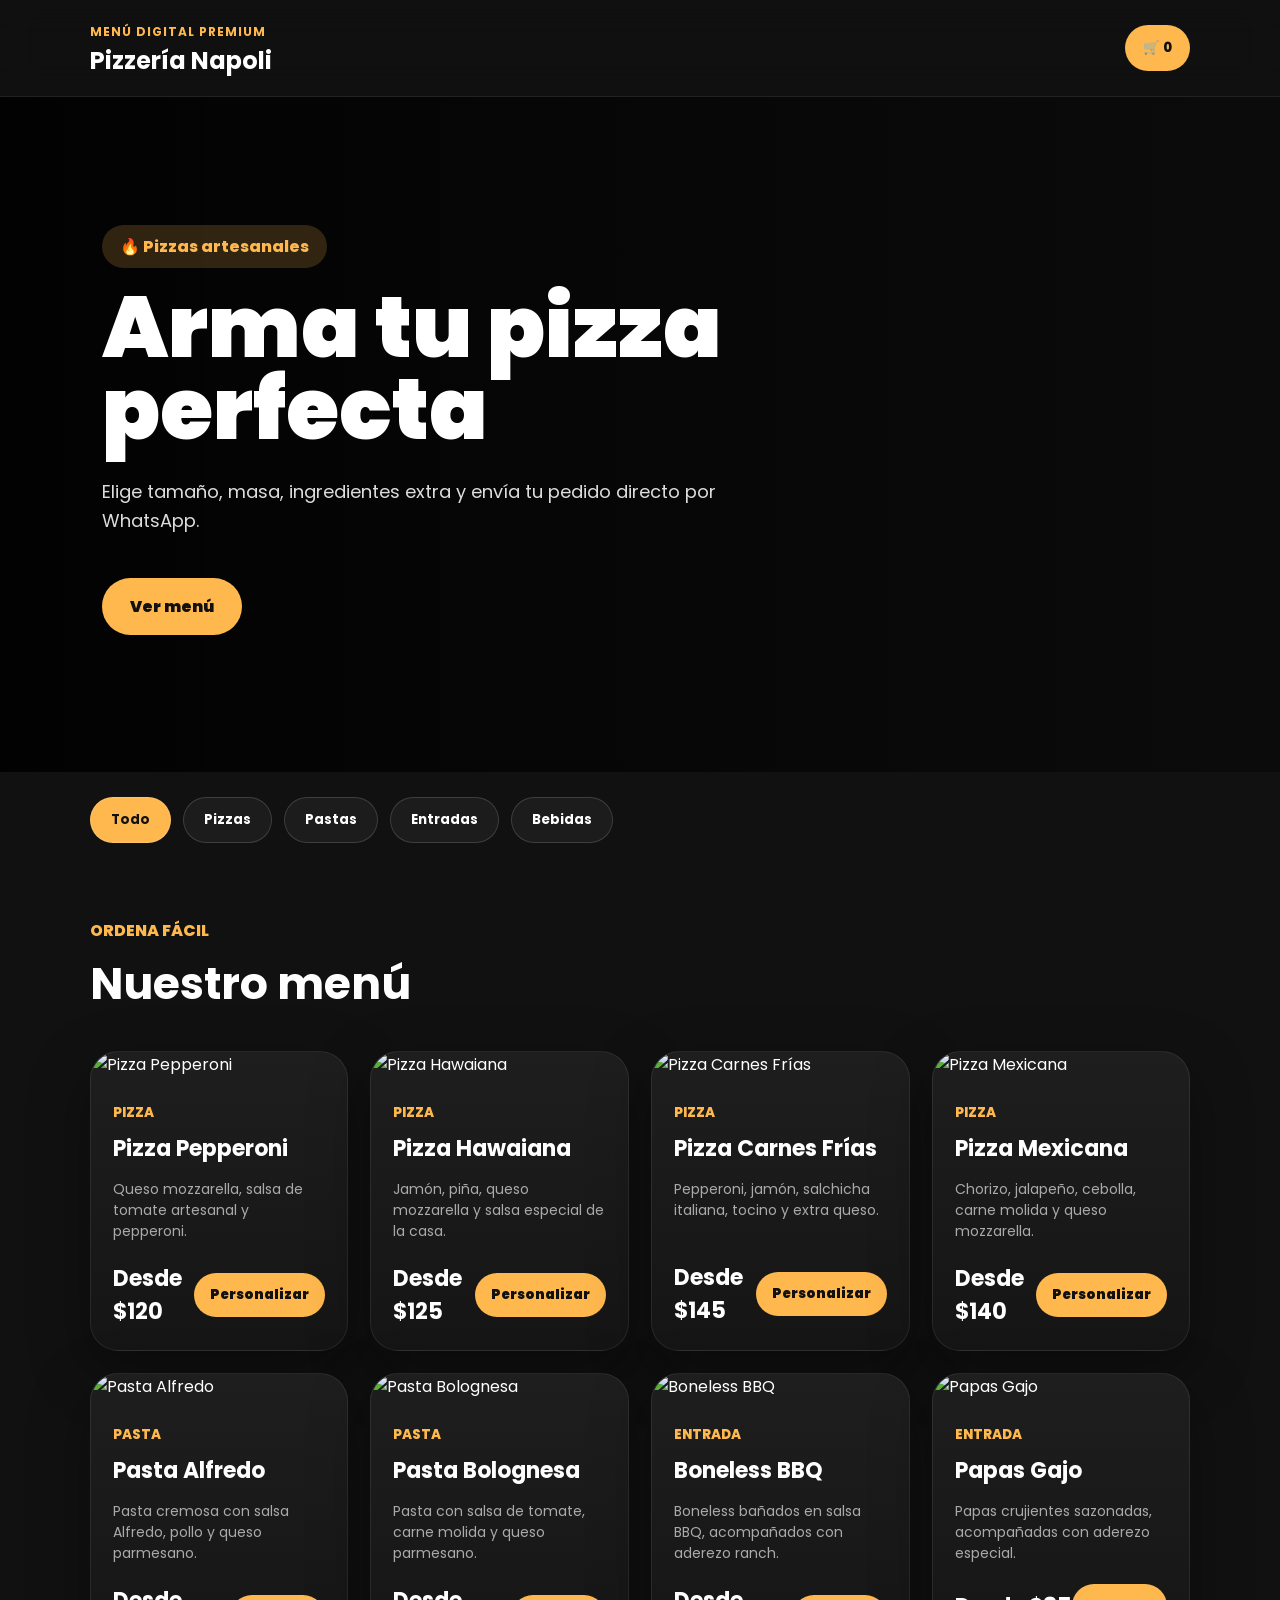
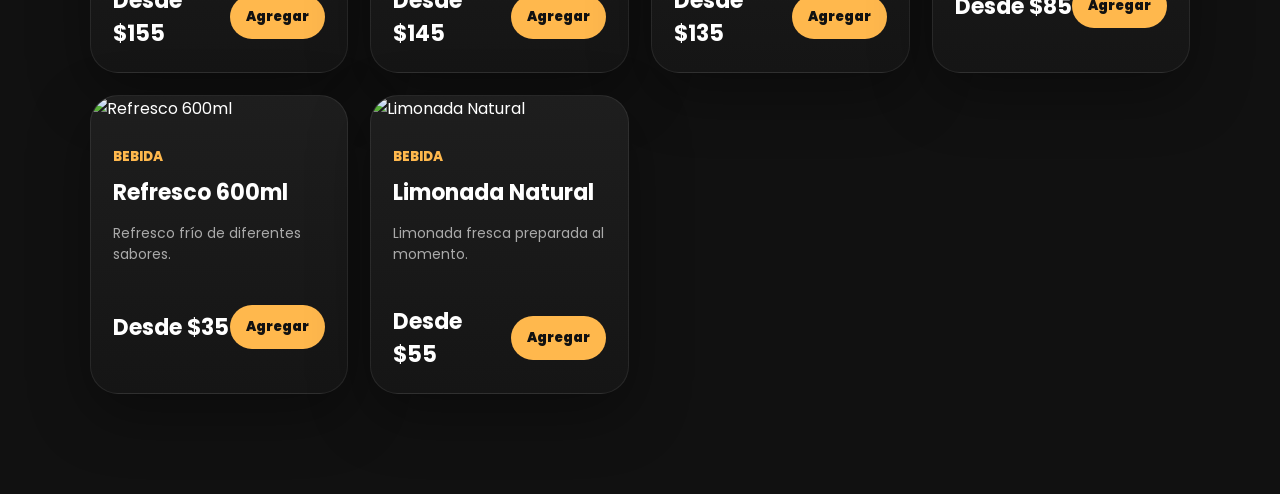
==== index.html @ cf43eca4 "Add files via upload" ====
<!DOCTYPE html>
<html lang="es">
<head>
  <meta charset="UTF-8" />
  <meta name="viewport" content="width=device-width, initial-scale=1.0" />
  <title>Pizzería Napoli | Menú Digital</title>

  <link rel="stylesheet" href="style.css" />

  <link href="https://fonts.googleapis.com/css2?family=Poppins:wght@400;500;600;700;800;900&display=swap" rel="stylesheet">
</head>
<body>

<header class="app-header">
  <div>
    <span class="tag">Menú Digital Premium</span>
    <h1>Pizzería Napoli</h1>
  </div>

  <button class="cart-btn" onclick="abrirCarrito()">
    🛒 <span id="contadorCarrito">0</span>
  </button>
</header>

<section class="hero">
  <div class="hero-content">
    <span>🔥 Pizzas artesanales</span>
    <h2>Arma tu pizza perfecta</h2>
    <p>Elige tamaño, masa, ingredientes extra y envía tu pedido directo por WhatsApp.</p>
    <a href="#menu">Ver menú</a>
  </div>
</section>

<section class="categorias">
  <button onclick="filtrarCategoria('todos')" class="activo">Todo</button>
  <button onclick="filtrarCategoria('pizza')">Pizzas</button>
  <button onclick="filtrarCategoria('pasta')">Pastas</button>
  <button onclick="filtrarCategoria('entrada')">Entradas</button>
  <button onclick="filtrarCategoria('bebida')">Bebidas</button>
</section>

<main class="menu" id="menu">
  <div class="section-title">
    <span>Ordena fácil</span>
    <h2>Nuestro menú</h2>
  </div>

  <div class="productos-grid" id="productosGrid"></div>
</main>

<div class="modal oculto" id="modalProducto">
  <div class="modal-card">
    <button class="cerrar" onclick="cerrarModal()">×</button>

    <img id="modalImagen" src="" alt="Producto">

    <h2 id="modalNombre"></h2>
    <p id="modalDescripcion"></p>

    <div id="opcionesPizza" class="opciones oculto">
      <h3>Elige tamaño</h3>
      <div class="option-list" id="listaTamanos"></div>

      <h3>Tipo de masa</h3>
      <div class="option-list">
        <label><input type="radio" name="masa" value="Tradicional" checked> Tradicional</label>
        <label><input type="radio" name="masa" value="Delgada"> Delgada</label>
        <label><input type="radio" name="masa" value="Orilla de queso +$35"> Orilla de queso +$35</label>
      </div>

      <h3>Ingredientes extra <span>+$10 c/u</span></h3>
      <div class="extras-grid" id="listaExtras"></div>
    </div>

    <div class="notas">
      <label>Notas especiales</label>
      <textarea id="notasProducto" placeholder="Ej. Sin cebolla, bien dorada, poca salsa..."></textarea>
    </div>

    <div class="cantidad">
      <button onclick="cambiarCantidad(-1)">−</button>
      <span id="cantidadProducto">1</span>
      <button onclick="cambiarCantidad(1)">+</button>
    </div>

    <div class="modal-footer">
      <strong>Total: $<span id="totalProducto">0</span></strong>
      <button onclick="agregarAlCarrito()">Agregar al carrito</button>
    </div>
  </div>
</div>

<div class="carrito-panel oculto" id="carritoPanel">
  <div class="carrito-card">
    <button class="cerrar" onclick="cerrarCarrito()">×</button>

    <h2>Tu pedido</h2>

    <div id="listaCarrito"></div>

    <div class="cliente-form">
      <input type="text" id="nombreCliente" placeholder="Tu nombre">
      <input type="text" id="direccionCliente" placeholder="Dirección o referencia">
    </div>

    <div class="carrito-total">
      <span>Total</span>
      <strong>$<span id="totalCarrito">0</span></strong>
    </div>

    <button class="whatsapp-btn" onclick="enviarWhatsApp()">
      Enviar pedido por WhatsApp
    </button>
  </div>
</div>

<script src="app.js"></script>
</body>
</html>
---- style.css ----
* {
  box-sizing: border-box;
  font-family: 'Poppins', sans-serif;
}

html {
  scroll-behavior: smooth;
}

body {
  margin: 0;
  background: #111;
  color: #fff;
}

/* HEADER */

.app-header {
  width: 100%;
  padding: 18px 7%;
  position: sticky;
  top: 0;
  z-index: 50;
  background: rgba(17, 17, 17, 0.82);
  backdrop-filter: blur(18px);
  display: flex;
  justify-content: space-between;
  align-items: center;
  border-bottom: 1px solid rgba(255,255,255,.08);
}

.app-header h1 {
  margin: 0;
  font-size: 24px;
}

.tag {
  font-size: 12px;
  color: #ffb84d;
  font-weight: 700;
  text-transform: uppercase;
  letter-spacing: 1px;
}

.cart-btn {
  background: #ffb84d;
  color: #111;
  border: none;
  padding: 13px 18px;
  border-radius: 999px;
  font-weight: 800;
  cursor: pointer;
}

/* HERO */

.hero {
  min-height: 75vh;
  background:
    linear-gradient(90deg, rgba(0,0,0,.88), rgba(0,0,0,.35)),
    url('https://images.unsplash.com/photo-1513104890138-7c749659a591?auto=format&fit=crop&w=1600&q=80');
  background-size: cover;
  background-position: center;
  display: flex;
  align-items: center;
  padding: 8%;
}

.hero-content {
  max-width: 620px;
}

.hero-content span {
  background: rgba(255,184,77,.18);
  color: #ffb84d;
  padding: 10px 18px;
  border-radius: 999px;
  font-weight: 800;
}

.hero-content h2 {
  font-size: clamp(42px, 7vw, 86px);
  line-height: .95;
  margin: 28px 0;
  font-weight: 900;
}

.hero-content p {
  color: #ddd;
  font-size: 18px;
  line-height: 1.6;
}

.hero-content a {
  display: inline-block;
  margin-top: 24px;
  background: #ffb84d;
  color: #111;
  padding: 16px 28px;
  border-radius: 999px;
  text-decoration: none;
  font-weight: 900;
}

/* CATEGORÍAS */

.categorias {
  padding: 25px 7%;
  display: flex;
  gap: 12px;
  overflow-x: auto;
  background: #111;
}

.categorias button {
  border: 1px solid rgba(255,255,255,.15);
  background: #1c1c1c;
  color: #fff;
  padding: 12px 20px;
  border-radius: 999px;
  font-weight: 700;
  cursor: pointer;
  white-space: nowrap;
}

.categorias button.activo,
.categorias button:hover {
  background: #ffb84d;
  color: #111;
}

/* MENÚ */

.menu {
  padding: 50px 7% 100px;
}

.section-title span {
  color: #ffb84d;
  font-weight: 800;
  text-transform: uppercase;
}

.section-title h2 {
  font-size: 44px;
  margin: 8px 0 35px;
}

.productos-grid {
  display: grid;
  grid-template-columns: repeat(4, 1fr);
  gap: 22px;
}

.producto-card {
  background: linear-gradient(180deg, #1e1e1e, #151515);
  border: 1px solid rgba(255,255,255,.08);
  border-radius: 28px;
  overflow: hidden;
  box-shadow: 0 20px 60px rgba(0,0,0,.35);
  transition: .3s;
}

.producto-card:hover {
  transform: translateY(-7px);
}

.producto-card img {
  width: 100%;
  height: 210px;
  object-fit: cover;
}

.producto-info {
  padding: 22px;
}

.producto-info small {
  color: #ffb84d;
  font-weight: 800;
  text-transform: uppercase;
}

.producto-info h3 {
  margin: 8px 0;
  font-size: 22px;
}

.producto-info p {
  color: #aaa;
  font-size: 14px;
  min-height: 62px;
}

.producto-bottom {
  display: flex;
  justify-content: space-between;
  align-items: center;
  margin-top: 20px;
}

.producto-bottom strong {
  font-size: 22px;
}

.producto-bottom button {
  border: none;
  background: #ffb84d;
  color: #111;
  padding: 12px 16px;
  border-radius: 999px;
  font-weight: 900;
  cursor: pointer;
}

/* MODAL */

.modal,
.carrito-panel {
  position: fixed;
  inset: 0;
  background: rgba(0,0,0,.78);
  backdrop-filter: blur(15px);
  z-index: 100;
  display: grid;
  place-items: center;
  padding: 20px;
}

.oculto {
  display: none !important;
}

.modal-card,
.carrito-card {
  width: min(620px, 100%);
  max-height: 92vh;
  overflow-y: auto;
  background: #171717;
  border: 1px solid rgba(255,255,255,.12);
  border-radius: 34px;
  padding: 24px;
  position: relative;
  box-shadow: 0 30px 90px rgba(0,0,0,.7);
}

.modal-card img {
  width: 100%;
  height: 260px;
  object-fit: cover;
  border-radius: 24px;
}

.cerrar {
  position: absolute;
  top: 18px;
  right: 18px;
  width: 42px;
  height: 42px;
  border: none;
  background: #fff;
  color: #111;
  border-radius: 50%;
  font-size: 28px;
  cursor: pointer;
  z-index: 5;
}

.modal-card h2 {
  font-size: 32px;
  margin-bottom: 5px;
}

.modal-card p {
  color: #aaa;
}

.opciones h3 {
  margin-top: 24px;
}

.opciones h3 span {
  color: #ffb84d;
  font-size: 14px;
}

.option-list {
  display: grid;
  gap: 10px;
}

.option-list label,
.extras-grid label {
  background: #222;
  padding: 14px;
  border-radius: 16px;
  border: 1px solid rgba(255,255,255,.08);
  cursor: pointer;
}

.extras-grid {
  display: grid;
  grid-template-columns: repeat(2, 1fr);
  gap: 12px;
}

input[type="radio"],
input[type="checkbox"] {
  accent-color: #ffb84d;
}

.notas {
  margin-top: 24px;
}

.notas label {
  font-weight: 800;
}

.notas textarea {
  width: 100%;
  height: 90px;
  margin-top: 10px;
  resize: none;
  background: #222;
  color: #fff;
  border: 1px solid rgba(255,255,255,.1);
  border-radius: 18px;
  padding: 14px;
  outline: none;
}

.cantidad {
  display: flex;
  align-items: center;
  justify-content: center;
  gap: 22px;
  margin: 28px 0;
}

.cantidad button {
  width: 44px;
  height: 44px;
  border: none;
  border-radius: 50%;
  background: #ffb84d;
  color: #111;
  font-size: 24px;
  font-weight: 900;
  cursor: pointer;
}

.cantidad span {
  font-size: 22px;
  font-weight: 900;
}

.modal-footer {
  position: sticky;
  bottom: 0;
  background: #171717;
  padding-top: 15px;
  display: flex;
  justify-content: space-between;
  align-items: center;
}

.modal-footer strong {
  font-size: 22px;
}

.modal-footer button,
.whatsapp-btn {
  border: none;
  background: #ffb84d;
  color: #111;
  padding: 15px 22px;
  border-radius: 999px;
  font-weight: 900;
  cursor: pointer;
}

/* CARRITO */

.carrito-card h2 {
  font-size: 34px;
}

.item-carrito {
  background: #222;
  border-radius: 22px;
  padding: 16px;
  margin-bottom: 14px;
}

.item-carrito h3 {
  margin: 0;
}

.item-carrito p {
  color: #aaa;
  font-size: 14px;
}

.item-carrito button {
  background: #ff4d4d;
  color: #fff;
  border: none;
  padding: 9px 14px;
  border-radius: 999px;
  cursor: pointer;
}

.cliente-form {
  display: grid;
  gap: 12px;
  margin: 22px 0;
}

.cliente-form input {
  width: 100%;
  background: #222;
  border: 1px solid rgba(255,255,255,.1);
  color: #fff;
  padding: 15px;
  border-radius: 16px;
  outline: none;
}

.carrito-total {
  display: flex;
  justify-content: space-between;
  font-size: 22px;
  margin: 20px 0;
}

.whatsapp-btn {
  width: 100%;
  font-size: 16px;
}

/* RESPONSIVE */

@media (max-width: 1100px) {
  .productos-grid {
    grid-template-columns: repeat(2, 1fr);
  }
}

@media (max-width: 650px) {
  .app-header {
    padding: 15px 5%;
  }

  .hero {
    min-height: 70vh;
    padding: 6%;
  }

  .productos-grid {
    grid-template-columns: 1fr;
  }

  .extras-grid {
    grid-template-columns: 1fr;
  }

  .modal-footer {
    flex-direction: column;
    gap: 15px;
    align-items: stretch;
  }

  .modal-footer button {
    width: 100%;
  }
}
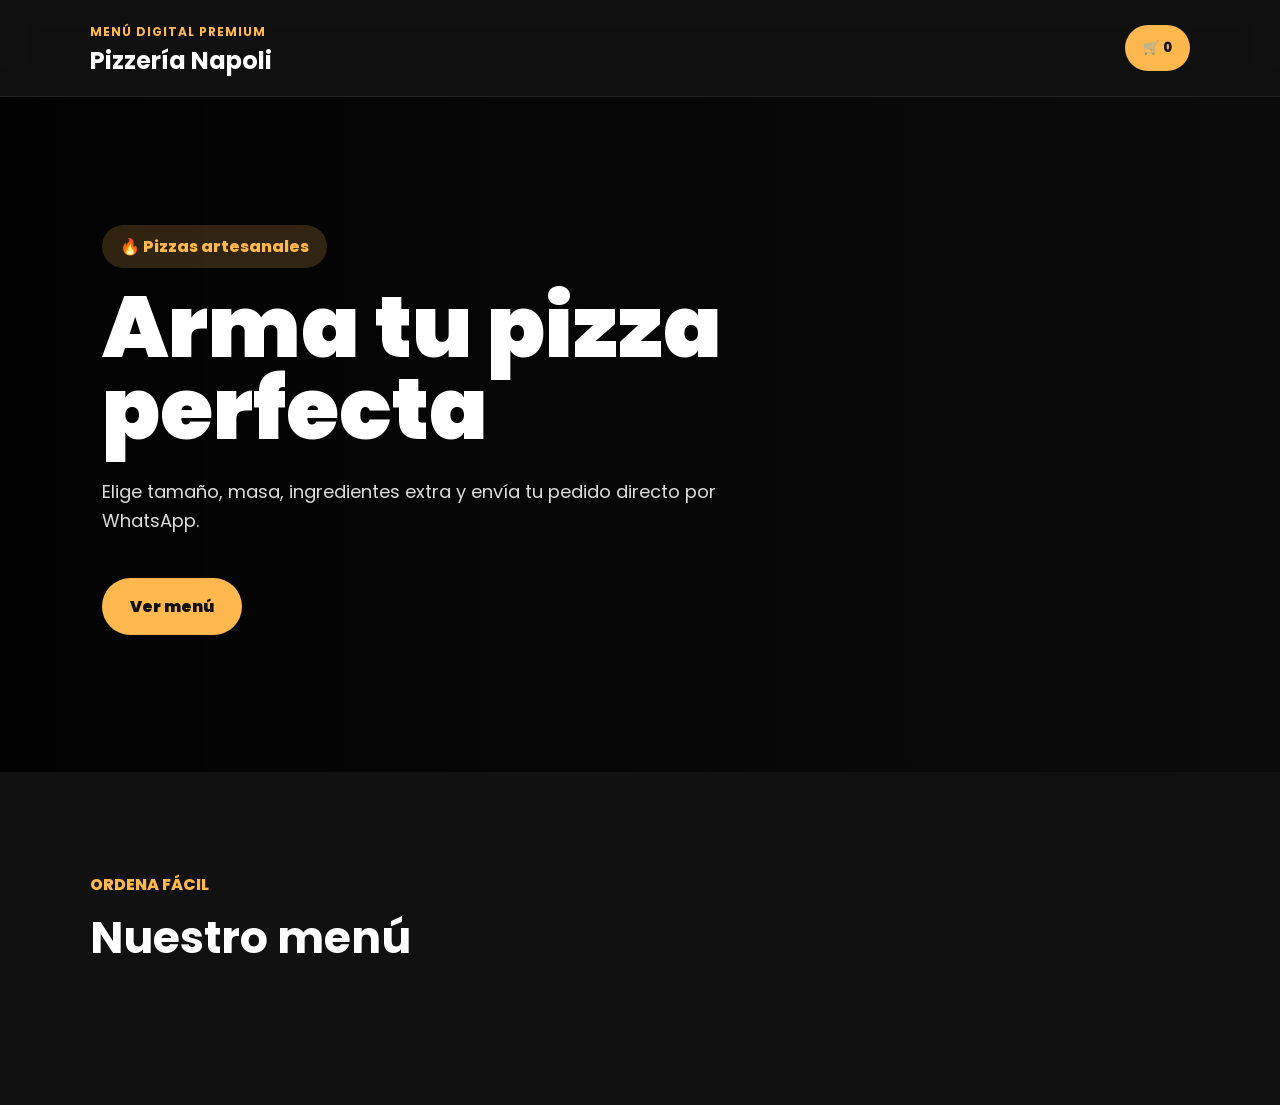
==== commit 7138b393: "Add files via upload" ====
--- a/index.html
+++ b/index.html
@@ -31,13 +31,7 @@
   </div>
 </section>
 
-<section class="categorias">
-  <button onclick="filtrarCategoria('todos')" class="activo">Todo</button>
-  <button onclick="filtrarCategoria('pizza')">Pizzas</button>
-  <button onclick="filtrarCategoria('pasta')">Pastas</button>
-  <button onclick="filtrarCategoria('entrada')">Entradas</button>
-  <button onclick="filtrarCategoria('bebida')">Bebidas</button>
-</section>
+<section class="categorias" id="categoriasMenu"></section>
 
 <main class="menu" id="menu">
   <div class="section-title">
@@ -57,20 +51,7 @@
     <h2 id="modalNombre"></h2>
     <p id="modalDescripcion"></p>
 
-    <div id="opcionesPizza" class="opciones oculto">
-      <h3>Elige tamaño</h3>
-      <div class="option-list" id="listaTamanos"></div>
-
-      <h3>Tipo de masa</h3>
-      <div class="option-list">
-        <label><input type="radio" name="masa" value="Tradicional" checked> Tradicional</label>
-        <label><input type="radio" name="masa" value="Delgada"> Delgada</label>
-        <label><input type="radio" name="masa" value="Orilla de queso +$35"> Orilla de queso +$35</label>
-      </div>
-
-      <h3>Ingredientes extra <span>+$10 c/u</span></h3>
-      <div class="extras-grid" id="listaExtras"></div>
-    </div>
+    <div id="opcionesPizza" class="opciones oculto"></div>
 
     <div class="notas">
       <label>Notas especiales</label>
@@ -108,12 +89,14 @@
       <strong>$<span id="totalCarrito">0</span></strong>
     </div>
 
-    <button class="whatsapp-btn" onclick="enviarWhatsApp()">
-      Enviar pedido por WhatsApp
+    <button class="whatsapp-btn" onclick="enviarPedidoPanel()">
+      Enviar pedido a cocina
     </button>
   </div>
 </div>
 
+<script src="https://cdn.jsdelivr.net/npm/@supabase/supabase-js@2"></script>
+<script src="supabase.js"></script>
 <script src="app.js"></script>
 </body>
 </html>
--- a/style.css
+++ b/style.css
@@ -474,4 +474,151 @@
   .modal-footer button {
     width: 100%;
   }
+}
+
+/* PRODUCTOS PREMIUM OSCUROS */
+
+.productos-grid {
+  display: grid;
+  grid-template-columns: repeat(auto-fit, minmax(260px, 1fr));
+  gap: 22px;
+}
+
+.producto-card {
+  position: relative;
+  background: linear-gradient(180deg, #1b1b1b, #101010);
+  border: 1px solid rgba(255,255,255,.14);
+  border-radius: 26px;
+  overflow: hidden;
+  box-shadow: 0 24px 70px rgba(0,0,0,.45);
+  transition: .3s ease;
+}
+
+.producto-card:hover {
+  transform: translateY(-8px);
+  border-color: rgba(255,184,77,.55);
+  box-shadow: 0 34px 90px rgba(0,0,0,.65);
+}
+
+.producto-card img {
+  width: 100%;
+  height: 230px;
+  object-fit: cover;
+  display: block;
+}
+
+.producto-card::after {
+  content: "";
+  position: absolute;
+  top: 0;
+  left: 0;
+  height: 230px;
+  width: 100%;
+  background: linear-gradient(
+    to bottom,
+    rgba(0,0,0,0),
+    rgba(0,0,0,.35)
+  );
+  pointer-events: none;
+}
+
+.producto-info {
+  position: relative;
+  padding: 20px;
+  background: linear-gradient(180deg, #181818, #111);
+}
+
+.producto-info small {
+  display: inline-flex;
+  align-items: center;
+  gap: 6px;
+  width: fit-content;
+  margin-bottom: 12px;
+  padding: 7px 12px;
+  background: rgba(255,184,77,.12);
+  color: #ffb84d;
+  border: 1px solid rgba(255,184,77,.28);
+  border-radius: 999px;
+  font-size: 11px;
+  font-weight: 900;
+  text-transform: uppercase;
+  letter-spacing: .6px;
+}
+
+.producto-info h3 {
+  margin: 0 0 10px;
+  font-size: 22px;
+  font-weight: 900;
+  color: #fff;
+}
+
+.producto-info p {
+  margin: 0;
+  color: #aaa;
+  line-height: 1.55;
+  font-size: 14px;
+  min-height: 62px;
+}
+
+.producto-bottom {
+  margin-top: 20px;
+  padding-top: 18px;
+  border-top: 1px solid rgba(255,255,255,.1);
+  display: flex;
+  align-items: center;
+  justify-content: space-between;
+  gap: 14px;
+}
+
+.producto-bottom strong {
+  font-size: 25px;
+  font-weight: 900;
+  color: #fff;
+}
+
+.producto-bottom strong::before {
+  content: "Desde ";
+  display: block;
+  color: #ffb84d;
+  font-size: 11px;
+  text-transform: uppercase;
+  letter-spacing: .8px;
+  margin-bottom: 2px;
+}
+
+.producto-bottom button {
+  border: none;
+  background: linear-gradient(135deg, #ff3d00, #ff9f1c);
+  color: #fff;
+  padding: 14px 20px;
+  border-radius: 18px;
+  font-weight: 900;
+  cursor: pointer;
+  box-shadow: 0 14px 30px rgba(255, 100, 0, .35);
+  transition: .25s ease;
+}
+
+.producto-bottom button:hover {
+  transform: scale(1.04);
+  box-shadow: 0 18px 40px rgba(255, 100, 0, .5);
+}
+
+@media (max-width: 600px) {
+  .producto-card img,
+  .producto-card::after {
+    height: 210px;
+  }
+
+  .producto-info h3 {
+    font-size: 20px;
+  }
+
+  .producto-bottom {
+    flex-direction: column;
+    align-items: stretch;
+  }
+
+  .producto-bottom button {
+    width: 100%;
+  }
 }
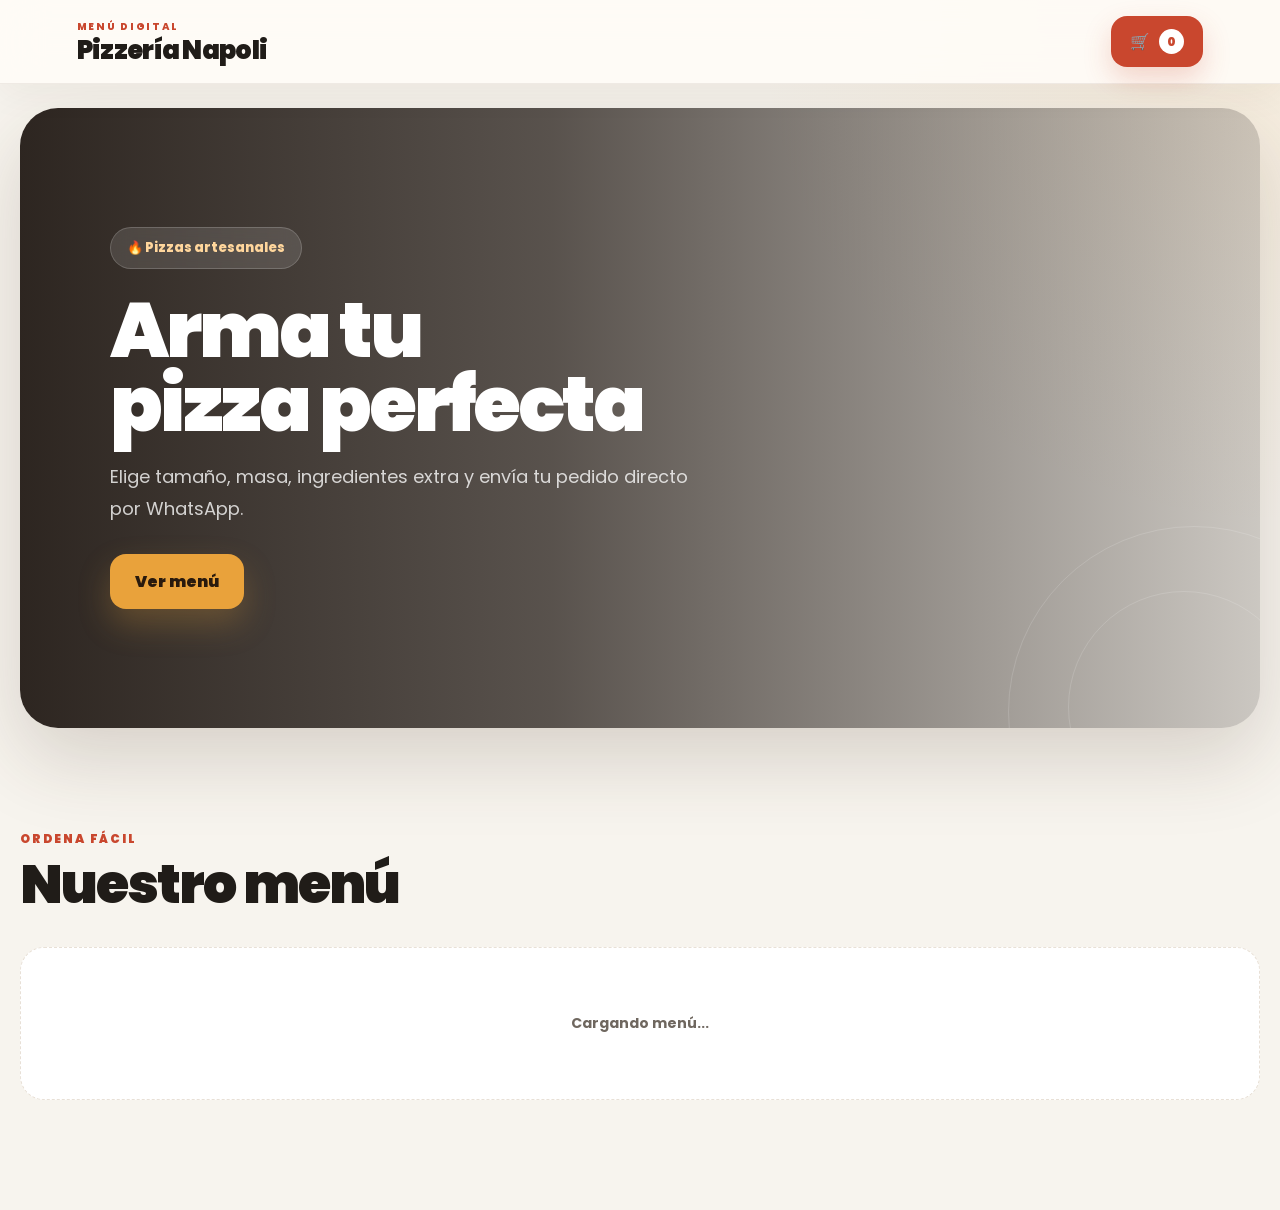
==== commit 9ee380a8: "Add files via upload" ====
--- a/index.html
+++ b/index.html
@@ -13,7 +13,7 @@
 
 <header class="app-header">
   <div>
-    <span class="tag">Menú Digital Premium</span>
+    <span class="tag">Menú Digital</span>
     <h1>Pizzería Napoli</h1>
   </div>
 
@@ -81,7 +81,6 @@
 
     <div class="cliente-form">
       <input type="text" id="nombreCliente" placeholder="Tu nombre">
-      <input type="text" id="direccionCliente" placeholder="Dirección o referencia">
     </div>
 
     <div class="carrito-total">
@@ -95,8 +94,17 @@
   </div>
 </div>
 
+<div class="popup-exito oculto" id="popupExito">
+  <div class="popup-card">
+    <div class="popup-icon">✓</div>
+    <h2>Pedido enviado</h2>
+    <p id="popupMensaje">Tu pedido fue enviado correctamente a cocina.</p>
+    <button onclick="cerrarPopupExito()">Entendido</button>
+  </div>
+</div>
+
 <script src="https://cdn.jsdelivr.net/npm/@supabase/supabase-js@2"></script>
 <script src="supabase.js"></script>
-<script src="app.js"></script>
+<script src="app.js?v=10"></script>
 </body>
 </html>
--- a/style.css
+++ b/style.css
@@ -1,464 +1,1346 @@
+/* =====================================================
+   PIZZERÍA NAPOLI
+   DISEÑO CLARO, CÁLIDO Y PREMIUM
+===================================================== */
+
+:root {
+  --background: #f7f4ee;
+  --background-soft: #fffaf3;
+  --surface: #ffffff;
+  --surface-alt: #f2ece3;
+
+  --primary: #c9472e;
+  --primary-dark: #a93420;
+  --primary-soft: #fbe7e1;
+
+  --accent: #e9a23b;
+  --accent-soft: #fff1d8;
+
+  --text: #201c18;
+  --text-soft: #6f675f;
+  --text-light: #948b82;
+
+  --line: #e8e0d6;
+  --success: #228b56;
+  --danger: #d54242;
+
+  --shadow-sm: 0 8px 25px rgba(65, 45, 25, 0.07);
+  --shadow-md: 0 18px 50px rgba(65, 45, 25, 0.11);
+  --shadow-lg: 0 30px 80px rgba(65, 45, 25, 0.18);
+
+  --radius-sm: 14px;
+  --radius-md: 22px;
+  --radius-lg: 32px;
+
+  --container: 1380px;
+}
+
+/* =====================================================
+   RESET
+===================================================== */
+
 * {
   box-sizing: border-box;
-  font-family: 'Poppins', sans-serif;
+  font-family: "Poppins", sans-serif;
 }
 
 html {
   scroll-behavior: smooth;
+  scroll-padding-top: 110px;
 }
 
 body {
   margin: 0;
-  background: #111;
-  color: #fff;
-}
-
-/* HEADER */
+  background:
+    radial-gradient(
+      circle at top right,
+      rgba(233, 162, 59, 0.1),
+      transparent 30%
+    ),
+    var(--background);
+  color: var(--text);
+  min-height: 100vh;
+}
+
+button,
+input,
+textarea {
+  font: inherit;
+}
+
+button,
+a {
+  -webkit-tap-highlight-color: transparent;
+}
+
+button {
+  transition:
+    transform 0.2s ease,
+    box-shadow 0.2s ease,
+    background 0.2s ease,
+    border-color 0.2s ease;
+}
+
+button:active {
+  transform: scale(0.97);
+}
+
+img {
+  max-width: 100%;
+}
+
+.oculto {
+  display: none !important;
+}
+
+/* =====================================================
+   SCROLLBAR
+===================================================== */
+
+::-webkit-scrollbar {
+  width: 10px;
+  height: 8px;
+}
+
+::-webkit-scrollbar-track {
+  background: #eee8df;
+}
+
+::-webkit-scrollbar-thumb {
+  background: #cfc3b5;
+  border-radius: 999px;
+}
+
+::-webkit-scrollbar-thumb:hover {
+  background: #b8aa99;
+}
+
+/* =====================================================
+   HEADER
+===================================================== */
 
 .app-header {
   width: 100%;
-  padding: 18px 7%;
+  min-height: 84px;
+  padding: 14px max(6%, calc((100% - var(--container)) / 2));
   position: sticky;
   top: 0;
   z-index: 50;
-  background: rgba(17, 17, 17, 0.82);
-  backdrop-filter: blur(18px);
+
   display: flex;
   justify-content: space-between;
   align-items: center;
-  border-bottom: 1px solid rgba(255,255,255,.08);
+  gap: 20px;
+
+  background: rgba(255, 252, 247, 0.88);
+  border-bottom: 1px solid rgba(61, 45, 31, 0.08);
+  backdrop-filter: blur(22px);
+  -webkit-backdrop-filter: blur(22px);
+  box-shadow: 0 10px 35px rgba(53, 36, 19, 0.05);
+}
+
+.app-header > div {
+  display: flex;
+  flex-direction: column;
+  justify-content: center;
 }
 
 .app-header h1 {
-  margin: 0;
-  font-size: 24px;
+  margin: 1px 0 0;
+  color: var(--text);
+  font-size: clamp(20px, 2vw, 28px);
+  line-height: 1.1;
+  font-weight: 900;
+  letter-spacing: -0.7px;
 }
 
 .tag {
-  font-size: 12px;
-  color: #ffb84d;
-  font-weight: 700;
+  display: block;
+  color: var(--primary);
+  font-size: 10px;
+  font-weight: 800;
+  letter-spacing: 1.7px;
   text-transform: uppercase;
-  letter-spacing: 1px;
 }
 
 .cart-btn {
-  background: #ffb84d;
-  color: #111;
-  border: none;
-  padding: 13px 18px;
-  border-radius: 999px;
+  min-width: 92px;
+  min-height: 48px;
+  padding: 12px 18px;
+
+  display: inline-flex;
+  align-items: center;
+  justify-content: center;
+  gap: 9px;
+
+  border: 1px solid rgba(201, 71, 46, 0.12);
+  border-radius: 16px;
+  background: var(--primary);
+  color: #ffffff;
+
   font-weight: 800;
   cursor: pointer;
-}
-
-/* HERO */
+  box-shadow: 0 12px 28px rgba(201, 71, 46, 0.22);
+}
+
+.cart-btn:hover {
+  background: var(--primary-dark);
+  transform: translateY(-2px);
+  box-shadow: 0 16px 35px rgba(201, 71, 46, 0.3);
+}
+
+#contadorCarrito {
+  min-width: 25px;
+  height: 25px;
+  padding: 0 7px;
+
+  display: inline-grid;
+  place-items: center;
+
+  background: #ffffff;
+  color: var(--primary);
+  border-radius: 999px;
+
+  font-size: 12px;
+  font-weight: 900;
+}
+
+/* =====================================================
+   HERO
+===================================================== */
 
 .hero {
-  min-height: 75vh;
+  width: min(calc(100% - 40px), var(--container));
+  min-height: 620px;
+  margin: 24px auto 0;
+  padding: clamp(35px, 7vw, 90px);
+
+  position: relative;
+  isolation: isolate;
+  overflow: hidden;
+
+  display: flex;
+  align-items: center;
+
   background:
-    linear-gradient(90deg, rgba(0,0,0,.88), rgba(0,0,0,.35)),
-    url('https://images.unsplash.com/photo-1513104890138-7c749659a591?auto=format&fit=crop&w=1600&q=80');
+    linear-gradient(
+      90deg,
+      rgba(28, 20, 15, 0.92) 0%,
+      rgba(28, 20, 15, 0.72) 43%,
+      rgba(28, 20, 15, 0.2) 100%
+    ),
+    url("https://images.unsplash.com/photo-1513104890138-7c749659a591?auto=format&fit=crop&w=1600&q=85");
+
   background-size: cover;
   background-position: center;
+  border-radius: 38px;
+  box-shadow: var(--shadow-lg);
+}
+
+.hero::before {
+  content: "";
+  position: absolute;
+  width: 370px;
+  height: 370px;
+  right: -120px;
+  bottom: -170px;
+  z-index: -1;
+
+  border: 1px solid rgba(255, 255, 255, 0.15);
+  border-radius: 50%;
+}
+
+.hero::after {
+  content: "";
+  position: absolute;
+  width: 230px;
+  height: 230px;
+  right: -40px;
+  bottom: -95px;
+  z-index: -1;
+
+  border: 1px solid rgba(255, 255, 255, 0.15);
+  border-radius: 50%;
+}
+
+.hero-content {
+  max-width: 680px;
+  color: #ffffff;
+}
+
+.hero-content > span {
+  width: fit-content;
+  padding: 10px 16px;
+
+  display: inline-flex;
+  align-items: center;
+  gap: 8px;
+
+  background: rgba(255, 255, 255, 0.12);
+  color: #ffd69c;
+  border: 1px solid rgba(255, 255, 255, 0.18);
+  border-radius: 999px;
+  backdrop-filter: blur(10px);
+
+  font-size: 13px;
+  font-weight: 800;
+}
+
+.hero-content h2 {
+  max-width: 690px;
+  margin: 24px 0 20px;
+
+  color: #ffffff;
+  font-size: clamp(48px, 6vw, 88px);
+  font-weight: 900;
+  line-height: 0.97;
+  letter-spacing: -3px;
+  text-wrap: balance;
+}
+
+.hero-content p {
+  max-width: 590px;
+  margin: 0;
+
+  color: rgba(255, 255, 255, 0.78);
+  font-size: clamp(15px, 1.5vw, 18px);
+  line-height: 1.75;
+}
+
+.hero-content a {
+  min-height: 54px;
+  margin-top: 30px;
+  padding: 15px 25px;
+
+  display: inline-flex;
+  align-items: center;
+  justify-content: center;
+
+  background: var(--accent);
+  color: #291a0d;
+  border-radius: 16px;
+  box-shadow: 0 15px 32px rgba(233, 162, 59, 0.25);
+
+  text-decoration: none;
+  font-weight: 900;
+  transition: 0.25s ease;
+}
+
+.hero-content a:hover {
+  background: #f2b454;
+  transform: translateY(-3px);
+  box-shadow: 0 20px 42px rgba(233, 162, 59, 0.38);
+}
+
+/* =====================================================
+   CATEGORÍAS
+===================================================== */
+
+.categorias {
+  width: min(100%, var(--container));
+  margin: 0 auto;
+  padding: 32px 20px 18px;
+
   display: flex;
   align-items: center;
-  padding: 8%;
-}
-
-.hero-content {
-  max-width: 620px;
-}
-
-.hero-content span {
-  background: rgba(255,184,77,.18);
-  color: #ffb84d;
-  padding: 10px 18px;
-  border-radius: 999px;
-  font-weight: 800;
-}
-
-.hero-content h2 {
-  font-size: clamp(42px, 7vw, 86px);
-  line-height: .95;
-  margin: 28px 0;
-  font-weight: 900;
-}
-
-.hero-content p {
-  color: #ddd;
-  font-size: 18px;
-  line-height: 1.6;
-}
-
-.hero-content a {
-  display: inline-block;
-  margin-top: 24px;
-  background: #ffb84d;
-  color: #111;
-  padding: 16px 28px;
-  border-radius: 999px;
-  text-decoration: none;
-  font-weight: 900;
-}
-
-/* CATEGORÍAS */
-
-.categorias {
-  padding: 25px 7%;
-  display: flex;
-  gap: 12px;
+  gap: 10px;
+
   overflow-x: auto;
-  background: #111;
+  scrollbar-width: none;
+}
+
+.categorias::-webkit-scrollbar {
+  display: none;
 }
 
 .categorias button {
-  border: 1px solid rgba(255,255,255,.15);
-  background: #1c1c1c;
-  color: #fff;
-  padding: 12px 20px;
-  border-radius: 999px;
+  min-height: 46px;
+  padding: 11px 20px;
+
+  flex: 0 0 auto;
+
+  border: 1px solid var(--line);
+  border-radius: 14px;
+  background: rgba(255, 255, 255, 0.72);
+  color: var(--text-soft);
+
+  font-size: 14px;
   font-weight: 700;
+  white-space: nowrap;
   cursor: pointer;
-  white-space: nowrap;
-}
-
-.categorias button.activo,
+  box-shadow: 0 5px 18px rgba(70, 49, 30, 0.04);
+}
+
 .categorias button:hover {
-  background: #ffb84d;
-  color: #111;
-}
-
-/* MENÚ */
+  color: var(--primary);
+  border-color: rgba(201, 71, 46, 0.35);
+  background: #ffffff;
+  transform: translateY(-2px);
+}
+
+.categorias button.activo {
+  background: var(--primary);
+  color: #ffffff;
+  border-color: var(--primary);
+  box-shadow: 0 12px 25px rgba(201, 71, 46, 0.2);
+}
+
+/* =====================================================
+   MENÚ
+===================================================== */
 
 .menu {
-  padding: 50px 7% 100px;
+  width: min(100%, var(--container));
+  margin: 0 auto;
+  padding: 52px 20px 110px;
+}
+
+.section-title {
+  margin-bottom: 34px;
 }
 
 .section-title span {
-  color: #ffb84d;
-  font-weight: 800;
+  display: block;
+  margin-bottom: 8px;
+
+  color: var(--primary);
+  font-size: 12px;
+  font-weight: 900;
+  letter-spacing: 1.8px;
   text-transform: uppercase;
 }
 
 .section-title h2 {
-  font-size: 44px;
-  margin: 8px 0 35px;
-}
+  margin: 0;
+  color: var(--text);
+  font-size: clamp(34px, 5vw, 54px);
+  font-weight: 900;
+  line-height: 1.05;
+  letter-spacing: -1.8px;
+}
+
+/* =====================================================
+   GRID DE PRODUCTOS
+===================================================== */
 
 .productos-grid {
   display: grid;
-  grid-template-columns: repeat(4, 1fr);
-  gap: 22px;
-}
+  grid-template-columns: repeat(4, minmax(0, 1fr));
+  gap: 24px;
+}
+
+/* =====================================================
+   TARJETA DE PRODUCTO
+===================================================== */
 
 .producto-card {
-  background: linear-gradient(180deg, #1e1e1e, #151515);
-  border: 1px solid rgba(255,255,255,.08);
-  border-radius: 28px;
+  min-width: 0;
+  position: relative;
   overflow: hidden;
-  box-shadow: 0 20px 60px rgba(0,0,0,.35);
-  transition: .3s;
+
+  display: flex;
+  flex-direction: column;
+
+  background: var(--surface);
+  border: 1px solid rgba(76, 53, 32, 0.08);
+  border-radius: 26px;
+  box-shadow: var(--shadow-sm);
+
+  transition:
+    transform 0.3s ease,
+    box-shadow 0.3s ease,
+    border-color 0.3s ease;
 }
 
 .producto-card:hover {
-  transform: translateY(-7px);
-}
-
-.producto-card img {
+  transform: translateY(-8px);
+  border-color: rgba(201, 71, 46, 0.2);
+  box-shadow: var(--shadow-md);
+}
+
+.producto-card > img {
   width: 100%;
-  height: 210px;
+  height: 225px;
+  display: block;
   object-fit: cover;
+  background: var(--surface-alt);
+  transition: transform 0.5s ease;
+}
+
+.producto-card:hover > img {
+  transform: scale(1.045);
 }
 
 .producto-info {
+  min-height: 280px;
   padding: 22px;
+
+  position: relative;
+  z-index: 1;
+
+  display: flex;
+  flex: 1;
+  flex-direction: column;
+
+  background: var(--surface);
 }
 
 .producto-info small {
-  color: #ffb84d;
+  width: fit-content;
+  margin-bottom: 12px;
+  padding: 7px 11px;
+
+  display: inline-flex;
+  align-items: center;
+
+  background: var(--primary-soft);
+  color: var(--primary);
+  border-radius: 8px;
+
+  font-size: 10px;
+  font-weight: 900;
+  letter-spacing: 0.8px;
+  text-transform: uppercase;
+}
+
+.producto-info h3 {
+  margin: 0 0 9px;
+
+  color: var(--text);
+  font-size: 21px;
+  line-height: 1.25;
+  font-weight: 900;
+  letter-spacing: -0.5px;
+}
+
+.producto-info p {
+  margin: 0;
+
+  color: var(--text-soft);
+  font-size: 13.5px;
+  line-height: 1.65;
+}
+
+.producto-bottom {
+  margin-top: auto;
+  padding-top: 20px;
+
+  display: flex;
+  align-items: flex-end;
+  justify-content: space-between;
+  gap: 14px;
+}
+
+.producto-bottom strong {
+  color: var(--text);
+  font-size: 24px;
+  font-weight: 900;
+  line-height: 1;
+  letter-spacing: -0.7px;
+}
+
+.producto-bottom strong::before {
+  content: "Desde";
+  margin-bottom: 5px;
+
+  display: block;
+
+  color: var(--text-light);
+  font-size: 9px;
+  line-height: 1;
   font-weight: 800;
+  letter-spacing: 1px;
   text-transform: uppercase;
 }
 
-.producto-info h3 {
-  margin: 8px 0;
-  font-size: 22px;
-}
-
-.producto-info p {
-  color: #aaa;
-  font-size: 14px;
-  min-height: 62px;
-}
-
-.producto-bottom {
-  display: flex;
-  justify-content: space-between;
-  align-items: center;
-  margin-top: 20px;
-}
-
-.producto-bottom strong {
-  font-size: 22px;
-}
-
 .producto-bottom button {
+  min-height: 45px;
+  padding: 11px 17px;
+
   border: none;
-  background: #ffb84d;
-  color: #111;
-  padding: 12px 16px;
-  border-radius: 999px;
-  font-weight: 900;
+  border-radius: 13px;
+  background: var(--text);
+  color: #ffffff;
+
+  font-size: 13px;
+  font-weight: 800;
   cursor: pointer;
-}
-
-/* MODAL */
+  box-shadow: 0 10px 22px rgba(32, 28, 24, 0.15);
+}
+
+.producto-bottom button:hover {
+  background: var(--primary);
+  transform: translateY(-2px);
+  box-shadow: 0 14px 28px rgba(201, 71, 46, 0.25);
+}
+
+/* =====================================================
+   FONDOS DE MODAL Y CARRITO
+===================================================== */
 
 .modal,
 .carrito-panel {
   position: fixed;
   inset: 0;
-  background: rgba(0,0,0,.78);
-  backdrop-filter: blur(15px);
   z-index: 100;
+  padding: 22px;
+
   display: grid;
   place-items: center;
-  padding: 20px;
-}
-
-.oculto {
-  display: none !important;
-}
+
+  background: rgba(38, 28, 20, 0.58);
+  backdrop-filter: blur(14px);
+  -webkit-backdrop-filter: blur(14px);
+}
+
+/* =====================================================
+   MODAL DE PRODUCTO
+===================================================== */
 
 .modal-card,
 .carrito-card {
-  width: min(620px, 100%);
+  width: min(640px, 100%);
   max-height: 92vh;
+  padding: 24px;
+
+  position: relative;
   overflow-y: auto;
-  background: #171717;
-  border: 1px solid rgba(255,255,255,.12);
-  border-radius: 34px;
-  padding: 24px;
-  position: relative;
-  box-shadow: 0 30px 90px rgba(0,0,0,.7);
-}
-
-.modal-card img {
+
+  background: var(--background-soft);
+  border: 1px solid rgba(255, 255, 255, 0.68);
+  border-radius: 30px;
+  box-shadow: var(--shadow-lg);
+  animation: aparecerModal 0.28s ease;
+}
+
+.modal-card > img {
   width: 100%;
-  height: 260px;
+  height: 280px;
+  display: block;
   object-fit: cover;
-  border-radius: 24px;
+
+  background: var(--surface-alt);
+  border-radius: 22px;
 }
 
 .cerrar {
-  position: absolute;
-  top: 18px;
-  right: 18px;
   width: 42px;
   height: 42px;
-  border: none;
-  background: #fff;
-  color: #111;
+
+  position: absolute;
+  top: 38px;
+  right: 38px;
+  z-index: 5;
+
+  display: grid;
+  place-items: center;
+
+  border: 1px solid rgba(32, 28, 24, 0.08);
   border-radius: 50%;
-  font-size: 28px;
+  background: rgba(255, 255, 255, 0.94);
+  color: var(--text);
+
+  font-size: 26px;
+  line-height: 1;
   cursor: pointer;
-  z-index: 5;
+  box-shadow: 0 10px 24px rgba(32, 28, 24, 0.16);
+}
+
+.cerrar:hover {
+  background: var(--primary);
+  color: #ffffff;
+  transform: rotate(6deg);
 }
 
 .modal-card h2 {
-  font-size: 32px;
-  margin-bottom: 5px;
-}
-
-.modal-card p {
-  color: #aaa;
+  margin: 24px 0 5px;
+
+  color: var(--text);
+  font-size: clamp(27px, 4vw, 35px);
+  line-height: 1.15;
+  font-weight: 900;
+  letter-spacing: -1px;
+}
+
+.modal-card > p {
+  margin: 0 0 20px;
+  color: var(--text-soft);
+  font-size: 14px;
+  line-height: 1.7;
+}
+
+/* =====================================================
+   OPCIONES DEL PRODUCTO
+===================================================== */
+
+.opciones {
+  margin-top: 24px;
 }
 
 .opciones h3 {
-  margin-top: 24px;
+  margin: 25px 0 11px;
+  color: var(--text);
+  font-size: 16px;
+  font-weight: 800;
 }
 
 .opciones h3 span {
-  color: #ffb84d;
-  font-size: 14px;
+  margin-left: 5px;
+  color: var(--primary);
+  font-size: 12px;
+  font-weight: 800;
 }
 
 .option-list {
   display: grid;
+  gap: 9px;
+}
+
+.extras-grid {
+  display: grid;
+  grid-template-columns: repeat(2, minmax(0, 1fr));
   gap: 10px;
 }
 
 .option-list label,
 .extras-grid label {
-  background: #222;
-  padding: 14px;
-  border-radius: 16px;
-  border: 1px solid rgba(255,255,255,.08);
+  min-height: 50px;
+  padding: 13px 14px;
+
+  display: flex;
+  align-items: center;
+  gap: 10px;
+
+  background: var(--surface);
+  color: var(--text-soft);
+  border: 1px solid var(--line);
+  border-radius: 13px;
+
+  font-size: 13px;
+  font-weight: 600;
   cursor: pointer;
-}
-
-.extras-grid {
-  display: grid;
-  grid-template-columns: repeat(2, 1fr);
-  gap: 12px;
+
+  transition:
+    border-color 0.2s ease,
+    background 0.2s ease,
+    transform 0.2s ease;
+}
+
+.option-list label:hover,
+.extras-grid label:hover {
+  background: #ffffff;
+  color: var(--text);
+  border-color: rgba(201, 71, 46, 0.35);
+  transform: translateY(-1px);
 }
 
 input[type="radio"],
 input[type="checkbox"] {
-  accent-color: #ffb84d;
-}
+  width: 18px;
+  height: 18px;
+  flex: 0 0 auto;
+  accent-color: var(--primary);
+}
+
+/* =====================================================
+   NOTAS
+===================================================== */
 
 .notas {
-  margin-top: 24px;
+  margin-top: 25px;
 }
 
 .notas label {
+  color: var(--text);
+  font-size: 14px;
   font-weight: 800;
 }
 
 .notas textarea {
   width: 100%;
-  height: 90px;
-  margin-top: 10px;
+  height: 100px;
+  margin-top: 9px;
+  padding: 14px 16px;
+
   resize: none;
-  background: #222;
-  color: #fff;
-  border: 1px solid rgba(255,255,255,.1);
-  border-radius: 18px;
-  padding: 14px;
+
+  background: var(--surface);
+  color: var(--text);
+  border: 1px solid var(--line);
+  border-radius: 14px;
   outline: none;
-}
+
+  font-size: 14px;
+  line-height: 1.6;
+  transition:
+    border-color 0.2s ease,
+    box-shadow 0.2s ease;
+}
+
+.notas textarea::placeholder {
+  color: #aaa097;
+}
+
+.notas textarea:focus {
+  border-color: var(--primary);
+  box-shadow: 0 0 0 4px rgba(201, 71, 46, 0.1);
+}
+
+/* =====================================================
+   CANTIDAD
+===================================================== */
 
 .cantidad {
+  width: fit-content;
+  margin: 26px auto;
+  padding: 7px;
+
   display: flex;
   align-items: center;
   justify-content: center;
-  gap: 22px;
-  margin: 28px 0;
+  gap: 17px;
+
+  background: var(--surface);
+  border: 1px solid var(--line);
+  border-radius: 17px;
 }
 
 .cantidad button {
-  width: 44px;
-  height: 44px;
+  width: 40px;
+  height: 40px;
+
+  display: grid;
+  place-items: center;
+
   border: none;
-  border-radius: 50%;
-  background: #ffb84d;
-  color: #111;
-  font-size: 24px;
-  font-weight: 900;
+  border-radius: 12px;
+  background: var(--primary-soft);
+  color: var(--primary);
+
+  font-size: 23px;
+  font-weight: 800;
   cursor: pointer;
 }
 
+.cantidad button:hover {
+  background: var(--primary);
+  color: #ffffff;
+}
+
 .cantidad span {
-  font-size: 22px;
-  font-weight: 900;
-}
+  min-width: 26px;
+  text-align: center;
+  color: var(--text);
+  font-size: 20px;
+  font-weight: 900;
+}
+
+/* =====================================================
+   PIE DEL MODAL
+===================================================== */
 
 .modal-footer {
+  margin: 0 -24px -24px;
+  padding: 18px 24px 24px;
+
   position: sticky;
-  bottom: 0;
-  background: #171717;
-  padding-top: 15px;
+  bottom: -24px;
+  z-index: 4;
+
   display: flex;
   justify-content: space-between;
   align-items: center;
+  gap: 18px;
+
+  background:
+    linear-gradient(
+      to top,
+      var(--background-soft) 75%,
+      rgba(255, 250, 243, 0.92)
+    );
+  border-top: 1px solid var(--line);
 }
 
 .modal-footer strong {
+  color: var(--text);
   font-size: 22px;
+  font-weight: 900;
+  white-space: nowrap;
 }
 
 .modal-footer button,
 .whatsapp-btn {
+  min-height: 52px;
+  padding: 14px 23px;
+
   border: none;
-  background: #ffb84d;
-  color: #111;
-  padding: 15px 22px;
-  border-radius: 999px;
+  border-radius: 15px;
+  background: var(--primary);
+  color: #ffffff;
+
+  font-size: 14px;
   font-weight: 900;
   cursor: pointer;
-}
-
-/* CARRITO */
+  box-shadow: 0 13px 28px rgba(201, 71, 46, 0.23);
+}
+
+.modal-footer button:hover,
+.whatsapp-btn:hover {
+  background: var(--primary-dark);
+  transform: translateY(-2px);
+  box-shadow: 0 17px 35px rgba(201, 71, 46, 0.31);
+}
+
+/* =====================================================
+   CARRITO
+===================================================== */
+
+.carrito-card {
+  width: min(560px, 100%);
+}
+
+.carrito-card > .cerrar {
+  top: 22px;
+  right: 22px;
+}
 
 .carrito-card h2 {
-  font-size: 34px;
+  margin: 3px 0 27px;
+  padding-right: 55px;
+
+  color: var(--text);
+  font-size: 33px;
+  font-weight: 900;
+  letter-spacing: -1px;
+}
+
+#listaCarrito:empty::before {
+  content: "Tu carrito está vacío";
+  min-height: 150px;
+
+  display: grid;
+  place-items: center;
+
+  color: var(--text-light);
+  border: 1px dashed #d9cec1;
+  border-radius: 18px;
+  background: rgba(255, 255, 255, 0.42);
+
+  font-size: 14px;
+  font-weight: 600;
 }
 
 .item-carrito {
-  background: #222;
-  border-radius: 22px;
-  padding: 16px;
-  margin-bottom: 14px;
+  margin-bottom: 12px;
+  padding: 17px;
+
+  background: var(--surface);
+  border: 1px solid var(--line);
+  border-radius: 18px;
+  box-shadow: 0 7px 20px rgba(70, 49, 30, 0.04);
 }
 
 .item-carrito h3 {
-  margin: 0;
+  margin: 0 0 5px;
+  color: var(--text);
+  font-size: 16px;
+  font-weight: 800;
 }
 
 .item-carrito p {
-  color: #aaa;
-  font-size: 14px;
+  margin: 4px 0 11px;
+  color: var(--text-soft);
+  font-size: 12.5px;
+  line-height: 1.55;
 }
 
 .item-carrito button {
-  background: #ff4d4d;
-  color: #fff;
-  border: none;
-  padding: 9px 14px;
-  border-radius: 999px;
+  padding: 8px 12px;
+
+  border: 1px solid rgba(213, 66, 66, 0.18);
+  border-radius: 10px;
+  background: #fff0f0;
+  color: var(--danger);
+
+  font-size: 11px;
+  font-weight: 800;
   cursor: pointer;
 }
 
+.item-carrito button:hover {
+  background: var(--danger);
+  color: #ffffff;
+}
+
 .cliente-form {
-  display: grid;
-  gap: 12px;
   margin: 22px 0;
 }
 
 .cliente-form input {
   width: 100%;
-  background: #222;
-  border: 1px solid rgba(255,255,255,.1);
-  color: #fff;
-  padding: 15px;
-  border-radius: 16px;
+  min-height: 53px;
+  padding: 14px 16px;
+
+  background: var(--surface);
+  color: var(--text);
+  border: 1px solid var(--line);
+  border-radius: 14px;
   outline: none;
+
+  font-size: 14px;
+  transition:
+    border-color 0.2s ease,
+    box-shadow 0.2s ease;
+}
+
+.cliente-form input::placeholder {
+  color: #a89f96;
+}
+
+.cliente-form input:focus {
+  border-color: var(--primary);
+  box-shadow: 0 0 0 4px rgba(201, 71, 46, 0.1);
 }
 
 .carrito-total {
+  margin: 20px 0;
+  padding: 18px 0;
+
   display: flex;
   justify-content: space-between;
-  font-size: 22px;
-  margin: 20px 0;
+  align-items: center;
+
+  color: var(--text-soft);
+  border-top: 1px solid var(--line);
+  border-bottom: 1px solid var(--line);
+
+  font-size: 15px;
+  font-weight: 700;
+}
+
+.carrito-total strong {
+  color: var(--text);
+  font-size: 27px;
+  font-weight: 900;
 }
 
 .whatsapp-btn {
   width: 100%;
-  font-size: 16px;
-}
-
-/* RESPONSIVE */
-
-@media (max-width: 1100px) {
+  font-size: 15px;
+}
+
+/* =====================================================
+   POPUP DE ÉXITO
+===================================================== */
+
+.popup-exito {
+  position: fixed;
+  inset: 0;
+  z-index: 9999;
+  padding: 24px;
+
+  display: grid;
+  place-items: center;
+
+  background: rgba(38, 28, 20, 0.58);
+  backdrop-filter: blur(15px);
+  -webkit-backdrop-filter: blur(15px);
+}
+
+.popup-card {
+  width: min(420px, 100%);
+  padding: 36px 28px;
+
+  text-align: center;
+
+  background: var(--background-soft);
+  border: 1px solid rgba(255, 255, 255, 0.7);
+  border-radius: 28px;
+  box-shadow: var(--shadow-lg);
+
+  animation: popupEntrada 0.35s ease;
+}
+
+.popup-icon {
+  width: 75px;
+  height: 75px;
+  margin: 0 auto 19px;
+
+  display: grid;
+  place-items: center;
+
+  background: var(--success);
+  color: #ffffff;
+  border-radius: 22px;
+  box-shadow: 0 18px 38px rgba(34, 139, 86, 0.22);
+
+  font-size: 37px;
+  font-weight: 900;
+}
+
+.popup-card h2 {
+  margin: 0 0 8px;
+  color: var(--text);
+  font-size: 29px;
+  font-weight: 900;
+  letter-spacing: -0.8px;
+}
+
+.popup-card p {
+  margin: 0 0 25px;
+  color: var(--text-soft);
+  font-size: 14px;
+  line-height: 1.7;
+}
+
+.popup-card button {
+  width: 100%;
+  min-height: 51px;
+
+  border: none;
+  border-radius: 14px;
+  background: var(--primary);
+  color: #ffffff;
+
+  font-size: 14px;
+  font-weight: 900;
+  cursor: pointer;
+  box-shadow: 0 13px 28px rgba(201, 71, 46, 0.22);
+}
+
+.popup-card button:hover {
+  background: var(--primary-dark);
+  transform: translateY(-2px);
+}
+
+/* =====================================================
+   ANIMACIONES
+===================================================== */
+
+@keyframes aparecerModal {
+  from {
+    opacity: 0;
+    transform: translateY(18px) scale(0.97);
+  }
+
+  to {
+    opacity: 1;
+    transform: translateY(0) scale(1);
+  }
+}
+
+@keyframes popupEntrada {
+  from {
+    opacity: 0;
+    transform: translateY(20px) scale(0.95);
+  }
+
+  to {
+    opacity: 1;
+    transform: translateY(0) scale(1);
+  }
+}
+
+/* =====================================================
+   RESPONSIVE: TABLET
+===================================================== */
+
+@media (max-width: 1150px) {
   .productos-grid {
-    grid-template-columns: repeat(2, 1fr);
-  }
-}
+    grid-template-columns: repeat(3, minmax(0, 1fr));
+  }
+
+  .hero {
+    min-height: 570px;
+  }
+}
+
+@media (max-width: 900px) {
+  .productos-grid {
+    grid-template-columns: repeat(2, minmax(0, 1fr));
+  }
+
+  .hero {
+    min-height: 530px;
+    background-position: 58% center;
+  }
+
+  .hero-content {
+    max-width: 560px;
+  }
+}
+
+/* =====================================================
+   RESPONSIVE: MÓVIL
+===================================================== */
 
 @media (max-width: 650px) {
+  html {
+    scroll-padding-top: 85px;
+  }
+
   .app-header {
-    padding: 15px 5%;
+    min-height: 72px;
+    padding: 11px 16px;
+  }
+
+  .app-header h1 {
+    font-size: 19px;
+  }
+
+  .tag {
+    max-width: 160px;
+    overflow: hidden;
+    font-size: 8px;
+    letter-spacing: 1.1px;
+    white-space: nowrap;
+    text-overflow: ellipsis;
+  }
+
+  .cart-btn {
+    min-width: auto;
+    min-height: 44px;
+    padding: 10px 13px;
+    border-radius: 13px;
+  }
+
+  #contadorCarrito {
+    min-width: 22px;
+    height: 22px;
+    padding: 0 6px;
   }
 
   .hero {
-    min-height: 70vh;
-    padding: 6%;
+    width: calc(100% - 24px);
+    min-height: 560px;
+    margin-top: 12px;
+    padding: 35px 23px;
+
+    align-items: flex-end;
+
+    background:
+      linear-gradient(
+        to top,
+        rgba(28, 20, 15, 0.94) 0%,
+        rgba(28, 20, 15, 0.68) 52%,
+        rgba(28, 20, 15, 0.18) 100%
+      ),
+      url("https://images.unsplash.com/photo-1513104890138-7c749659a591?auto=format&fit=crop&w=900&q=85");
+
+    background-position: center;
+    border-radius: 27px;
+  }
+
+  .hero-content > span {
+    padding: 8px 12px;
+    font-size: 11px;
+  }
+
+  .hero-content h2 {
+    margin: 19px 0 15px;
+    font-size: clamp(42px, 13vw, 59px);
+    letter-spacing: -2.3px;
+  }
+
+  .hero-content p {
+    font-size: 14px;
+    line-height: 1.65;
+  }
+
+  .hero-content a {
+    width: 100%;
+    min-height: 51px;
+    margin-top: 23px;
+    border-radius: 14px;
+  }
+
+  .categorias {
+    padding: 24px 14px 7px;
+  }
+
+  .categorias button {
+    min-height: 43px;
+    padding: 10px 16px;
+    border-radius: 12px;
+    font-size: 12px;
+  }
+
+  .menu {
+    padding: 44px 14px 90px;
+  }
+
+  .section-title {
+    margin-bottom: 25px;
+  }
+
+  .section-title h2 {
+    font-size: 38px;
+    letter-spacing: -1.4px;
   }
 
   .productos-grid {
     grid-template-columns: 1fr;
+    gap: 18px;
+  }
+
+  .producto-card {
+    border-radius: 22px;
+  }
+
+  .producto-card > img {
+    height: 230px;
+  }
+
+  .producto-info {
+    min-height: auto;
+    padding: 20px;
+  }
+
+  .producto-info h3 {
+    font-size: 21px;
+  }
+
+  .producto-bottom {
+    margin-top: 22px;
+  }
+
+  .producto-bottom button {
+    min-height: 45px;
+    padding: 11px 17px;
+  }
+
+  .modal,
+  .carrito-panel {
+    padding: 0;
+    align-items: end;
+  }
+
+  .modal-card,
+  .carrito-card {
+    width: 100%;
+    max-height: 94vh;
+    padding: 18px;
+    border-radius: 27px 27px 0 0;
+  }
+
+  .modal-card > img {
+    height: 235px;
+    border-radius: 19px;
+  }
+
+  .cerrar {
+    top: 30px;
+    right: 30px;
+  }
+
+  .carrito-card > .cerrar {
+    top: 18px;
+    right: 18px;
+  }
+
+  .modal-card h2 {
+    margin-top: 20px;
+    font-size: 28px;
   }
 
   .extras-grid {
@@ -466,159 +1348,218 @@
   }
 
   .modal-footer {
+    margin: 0 -18px -18px;
+    padding: 17px 18px 19px;
+    bottom: -18px;
+
     flex-direction: column;
-    gap: 15px;
     align-items: stretch;
+    gap: 12px;
+  }
+
+  .modal-footer strong {
+    display: flex;
+    justify-content: space-between;
+    font-size: 19px;
   }
 
   .modal-footer button {
     width: 100%;
   }
-}
-
-/* PRODUCTOS PREMIUM OSCUROS */
-
-.productos-grid {
+
+  .carrito-card h2 {
+    font-size: 29px;
+  }
+}
+
+/* =====================================================
+   PANTALLAS MUY PEQUEÑAS
+===================================================== */
+
+@media (max-width: 390px) {
+  .app-header h1 {
+    font-size: 17px;
+  }
+
+  .tag {
+    max-width: 125px;
+  }
+
+  .hero {
+    min-height: 525px;
+  }
+
+  .hero-content h2 {
+    font-size: 41px;
+  }
+
+  .producto-card > img {
+    height: 210px;
+  }
+
+  .producto-bottom strong {
+    font-size: 22px;
+  }
+
+  .producto-bottom button {
+    padding-inline: 14px;
+    font-size: 12px;
+  }
+}
+
+/* =====================================================
+   MENÚ AGRUPADO POR CATEGORÍAS
+===================================================== */
+
+.productos-grid.productos-agrupados {
+  display: block;
+}
+
+.grupo-categoria {
+  width: 100%;
+  margin-bottom: 78px;
+}
+
+.grupo-categoria:last-child {
+  margin-bottom: 0;
+}
+
+.grupo-categoria-header {
+  margin-bottom: 25px;
+  padding-bottom: 18px;
+
+  display: flex;
+  align-items: flex-end;
+  justify-content: space-between;
+  gap: 20px;
+
+  border-bottom: 1px solid var(--line);
+}
+
+.grupo-categoria-titulo span {
+  display: block;
+  margin-bottom: 7px;
+
+  color: var(--primary);
+  font-size: 10px;
+  font-weight: 900;
+  letter-spacing: 1.6px;
+  text-transform: uppercase;
+}
+
+.grupo-categoria-titulo h3 {
+  margin: 0;
+
+  color: var(--text);
+  font-size: clamp(29px, 4vw, 42px);
+  font-weight: 900;
+  line-height: 1;
+  letter-spacing: -1.4px;
+}
+
+.grupo-categoria-cantidad {
+  padding: 8px 13px;
+
+  background: var(--surface);
+  color: var(--text-soft);
+  border: 1px solid var(--line);
+  border-radius: 999px;
+
+  font-size: 11px;
+  font-weight: 800;
+  white-space: nowrap;
+  box-shadow: 0 5px 16px rgba(70, 49, 30, 0.04);
+}
+
+.grupo-productos-grid {
   display: grid;
-  grid-template-columns: repeat(auto-fit, minmax(260px, 1fr));
-  gap: 22px;
-}
-
-.producto-card {
-  position: relative;
-  background: linear-gradient(180deg, #1b1b1b, #101010);
-  border: 1px solid rgba(255,255,255,.14);
-  border-radius: 26px;
-  overflow: hidden;
-  box-shadow: 0 24px 70px rgba(0,0,0,.45);
-  transition: .3s ease;
-}
-
-.producto-card:hover {
-  transform: translateY(-8px);
-  border-color: rgba(255,184,77,.55);
-  box-shadow: 0 34px 90px rgba(0,0,0,.65);
-}
-
-.producto-card img {
+  grid-template-columns: repeat(4, minmax(0, 1fr));
+  gap: 24px;
+}
+
+/* MENSAJE SIN PRODUCTOS */
+
+.sin-productos,
+.cargando-productos {
+  grid-column: 1 / -1;
   width: 100%;
-  height: 230px;
-  object-fit: cover;
-  display: block;
-}
-
-.producto-card::after {
-  content: "";
-  position: absolute;
-  top: 0;
-  left: 0;
-  height: 230px;
-  width: 100%;
-  background: linear-gradient(
-    to bottom,
-    rgba(0,0,0,0),
-    rgba(0,0,0,.35)
-  );
-  pointer-events: none;
-}
-
-.producto-info {
-  position: relative;
-  padding: 20px;
-  background: linear-gradient(180deg, #181818, #111);
-}
-
-.producto-info small {
-  display: inline-flex;
-  align-items: center;
-  gap: 6px;
-  width: fit-content;
-  margin-bottom: 12px;
-  padding: 7px 12px;
-  background: rgba(255,184,77,.12);
-  color: #ffb84d;
-  border: 1px solid rgba(255,184,77,.28);
-  border-radius: 999px;
-  font-size: 11px;
-  font-weight: 900;
-  text-transform: uppercase;
-  letter-spacing: .6px;
-}
-
-.producto-info h3 {
-  margin: 0 0 10px;
+  padding: 65px 25px;
+
+  text-align: center;
+
+  background: var(--surface);
+  border: 1px dashed var(--line);
+  border-radius: 24px;
+}
+
+.sin-productos h3 {
+  margin: 0 0 8px;
+
+  color: var(--text);
   font-size: 22px;
   font-weight: 900;
-  color: #fff;
-}
-
-.producto-info p {
+}
+
+.sin-productos p {
   margin: 0;
-  color: #aaa;
-  line-height: 1.55;
+
+  color: var(--text-soft);
   font-size: 14px;
-  min-height: 62px;
-}
-
-.producto-bottom {
-  margin-top: 20px;
-  padding-top: 18px;
-  border-top: 1px solid rgba(255,255,255,.1);
-  display: flex;
-  align-items: center;
-  justify-content: space-between;
-  gap: 14px;
-}
-
-.producto-bottom strong {
-  font-size: 25px;
-  font-weight: 900;
-  color: #fff;
-}
-
-.producto-bottom strong::before {
-  content: "Desde ";
-  display: block;
-  color: #ffb84d;
-  font-size: 11px;
-  text-transform: uppercase;
-  letter-spacing: .8px;
-  margin-bottom: 2px;
-}
-
-.producto-bottom button {
-  border: none;
-  background: linear-gradient(135deg, #ff3d00, #ff9f1c);
-  color: #fff;
-  padding: 14px 20px;
-  border-radius: 18px;
-  font-weight: 900;
-  cursor: pointer;
-  box-shadow: 0 14px 30px rgba(255, 100, 0, .35);
-  transition: .25s ease;
-}
-
-.producto-bottom button:hover {
-  transform: scale(1.04);
-  box-shadow: 0 18px 40px rgba(255, 100, 0, .5);
-}
-
-@media (max-width: 600px) {
-  .producto-card img,
-  .producto-card::after {
-    height: 210px;
-  }
-
-  .producto-info h3 {
-    font-size: 20px;
-  }
-
-  .producto-bottom {
-    flex-direction: column;
-    align-items: stretch;
-  }
-
-  .producto-bottom button {
-    width: 100%;
+}
+
+.cargando-productos {
+  color: var(--text-soft);
+  font-size: 14px;
+  font-weight: 700;
+}
+
+/* =====================================================
+   TABLET
+===================================================== */
+
+@media (max-width: 1150px) {
+  .grupo-productos-grid {
+    grid-template-columns: repeat(3, minmax(0, 1fr));
+  }
+}
+
+@media (max-width: 900px) {
+  .grupo-productos-grid {
+    grid-template-columns: repeat(2, minmax(0, 1fr));
+  }
+}
+
+/* =====================================================
+   MÓVIL
+===================================================== */
+
+@media (max-width: 650px) {
+  .grupo-categoria {
+    margin-bottom: 58px;
+  }
+
+  .grupo-categoria-header {
+    margin-bottom: 19px;
+    padding: 0 3px 14px;
+    align-items: center;
+  }
+
+  .grupo-categoria-titulo span {
+    font-size: 8px;
+    letter-spacing: 1.2px;
+  }
+
+  .grupo-categoria-titulo h3 {
+    font-size: 29px;
+  }
+
+  .grupo-categoria-cantidad {
+    padding: 7px 10px;
+    font-size: 9px;
+  }
+
+  .grupo-productos-grid {
+    grid-template-columns: 1fr;
+    gap: 18px;
   }
 }
